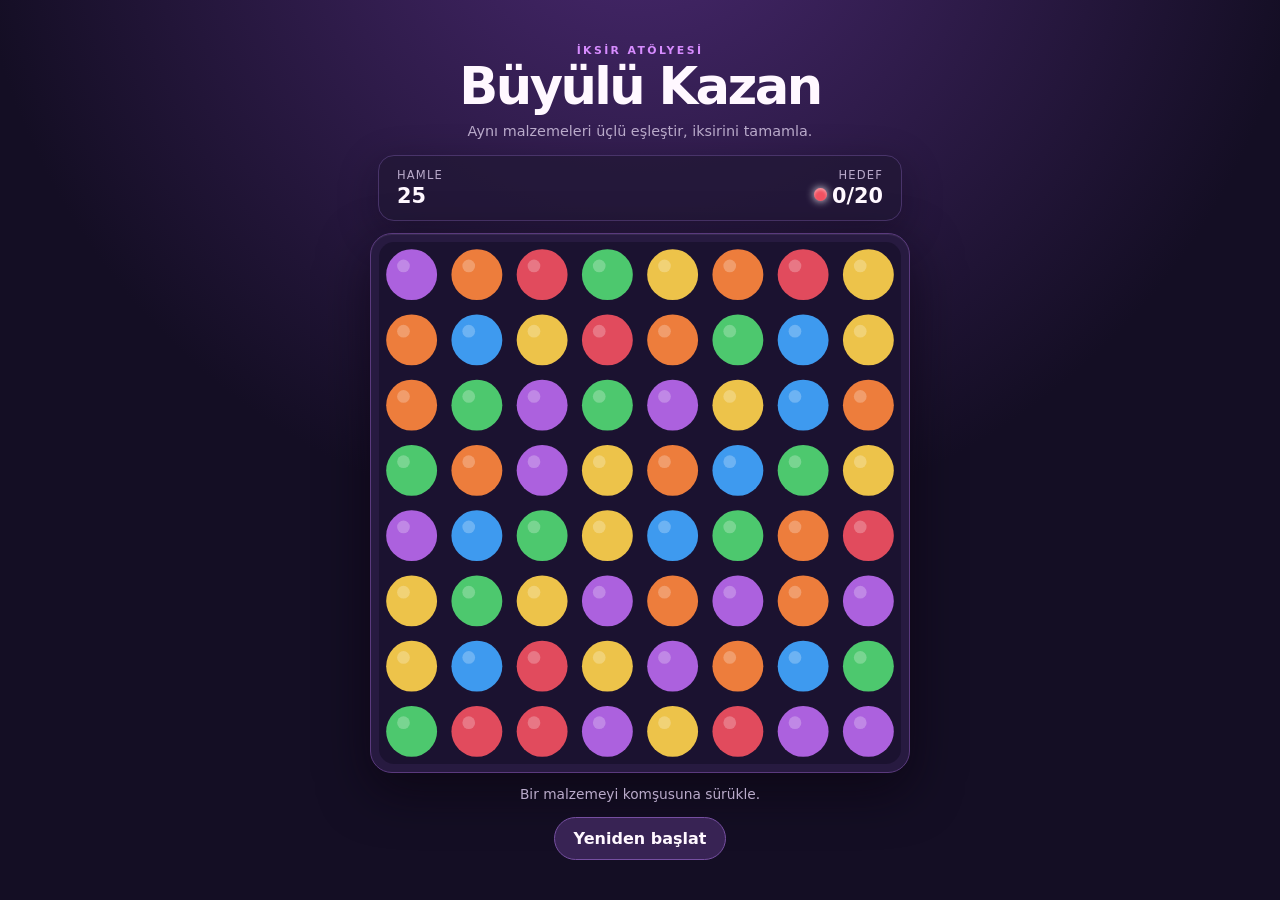
==== docs/index.html @ 8768eaae "Tarayici web prototipini ve WebGL araclarini ekle" ====
<!doctype html>
<html lang="tr">
<head>
  <meta charset="utf-8">
  <meta name="viewport" content="width=device-width, initial-scale=1, maximum-scale=1, user-scalable=no">
  <meta name="theme-color" content="#140e24">
  <title>Büyülü Kazan — Match 3</title>
  <link rel="stylesheet" href="style.css">
</head>
<body>
  <main class="game-shell">
    <header>
      <p class="eyebrow">İKSİR ATÖLYESİ</p>
      <h1> Büyülü Kazan </h1>
      <p class="subhead">Aynı malzemeleri üçlü eşleştir, iksirini tamamla.</p>
    </header>
    <section class="status" aria-live="polite">
      <div><span>Hamle</span><strong id="moves">25</strong></div>
      <div><span>Hedef</span><strong><i id="target-dot"></i><b id="score">0</b>/20</strong></div>
    </section>
    <div class="board-wrap"><canvas id="board" aria-label="Eşleştirme tahtası"></canvas></div>
    <p class="hint" id="hint">Bir malzemeyi komşusuna sürükle.</p>
    <button id="restart" class="restart" type="button">Yeniden başlat</button>
  </main>
  <div id="modal" class="modal" hidden>
    <div class="modal-card"><p class="eyebrow">İKSİR ATÖLYESİ</p><h2 id="modal-title"></h2><p id="modal-copy"></p><button id="modal-restart" class="restart" type="button">Tekrar oyna</button></div>
  </div>
  <script src="game.js"></script>
</body>
</html>
---- docs/style.css ----
:root { color-scheme: dark; --bg: #140e24; --panel: #211736; --ink: #fff8ff; --muted: #b9aaca; --accent: #d78cff; }
* { box-sizing: border-box; }
html, body { min-height: 100%; margin: 0; }
body { min-height: 100vh; display: grid; place-items: center; padding: 20px; background: radial-gradient(circle at 50% -15%, #4a2971, var(--bg) 55%); color: var(--ink); font-family: Inter, ui-sans-serif, system-ui, -apple-system, sans-serif; }
.game-shell { width: min(100%, 540px); text-align: center; }
header { margin: 4px 0 16px; }
.eyebrow { margin: 0 0 4px; color: var(--accent); font-size: .68rem; font-weight: 800; letter-spacing: .22em; }
h1 { margin: 0; font-size: clamp(2rem, 9vw, 3.2rem); line-height: 1; letter-spacing: -.05em; }
.subhead { margin: 10px 0 0; color: var(--muted); font-size: .9rem; }
.status { display: flex; justify-content: space-between; margin: 0 8px 12px; padding: 12px 18px; border: 1px solid #49346a; border-radius: 16px; background: #211736c9; box-shadow: 0 12px 40px #09050f55; }
.status div { display: grid; gap: 2px; text-align: left; }
.status div:last-child { text-align: right; }
.status span { color: var(--muted); font-size: .72rem; text-transform: uppercase; letter-spacing: .1em; }
.status strong { font-size: 1.3rem; }
#target-dot { display: inline-block; width: 13px; height: 13px; margin-right: 5px; border-radius: 50%; vertical-align: 2px; box-shadow: inset 0 2px 3px #ffffff66, 0 0 8px currentColor; }
.board-wrap { width: 100%; padding: 8px; border: 1px solid #5a3a7d; border-radius: 22px; background: #271a40; box-shadow: 0 18px 50px #08040e99, inset 0 1px #ffffff12; }
canvas { display: block; width: 100%; aspect-ratio: 1; border-radius: 15px; touch-action: none; }
.hint { min-height: 22px; margin: 13px 0 9px; color: var(--muted); font-size: .86rem; }
.restart { padding: 11px 19px; border: 1px solid #764fa1; border-radius: 999px; background: #382354; color: var(--ink); font: inherit; font-weight: 700; cursor: pointer; transition: transform .15s, background .15s; }
.restart:hover { background: #513276; transform: translateY(-1px); }
.modal { position: fixed; inset: 0; display: grid; place-items: center; padding: 20px; background: #08040ecc; backdrop-filter: blur(6px); }
.modal[hidden] { display: none; }
.modal-card { width: min(100%, 360px); padding: 30px 24px; border: 1px solid #765299; border-radius: 24px; background: #211736; text-align: center; box-shadow: 0 24px 80px #0009; }
.modal-card h2 { margin: 4px 0 8px; font-size: 2rem; }
.modal-card p:not(.eyebrow) { color: var(--muted); }
@media (max-height: 700px) { body { padding: 10px; } header { margin-bottom: 8px; } .subhead, .hint { display: none; } .board-wrap { max-width: min(75vh, 540px); margin: auto; } }
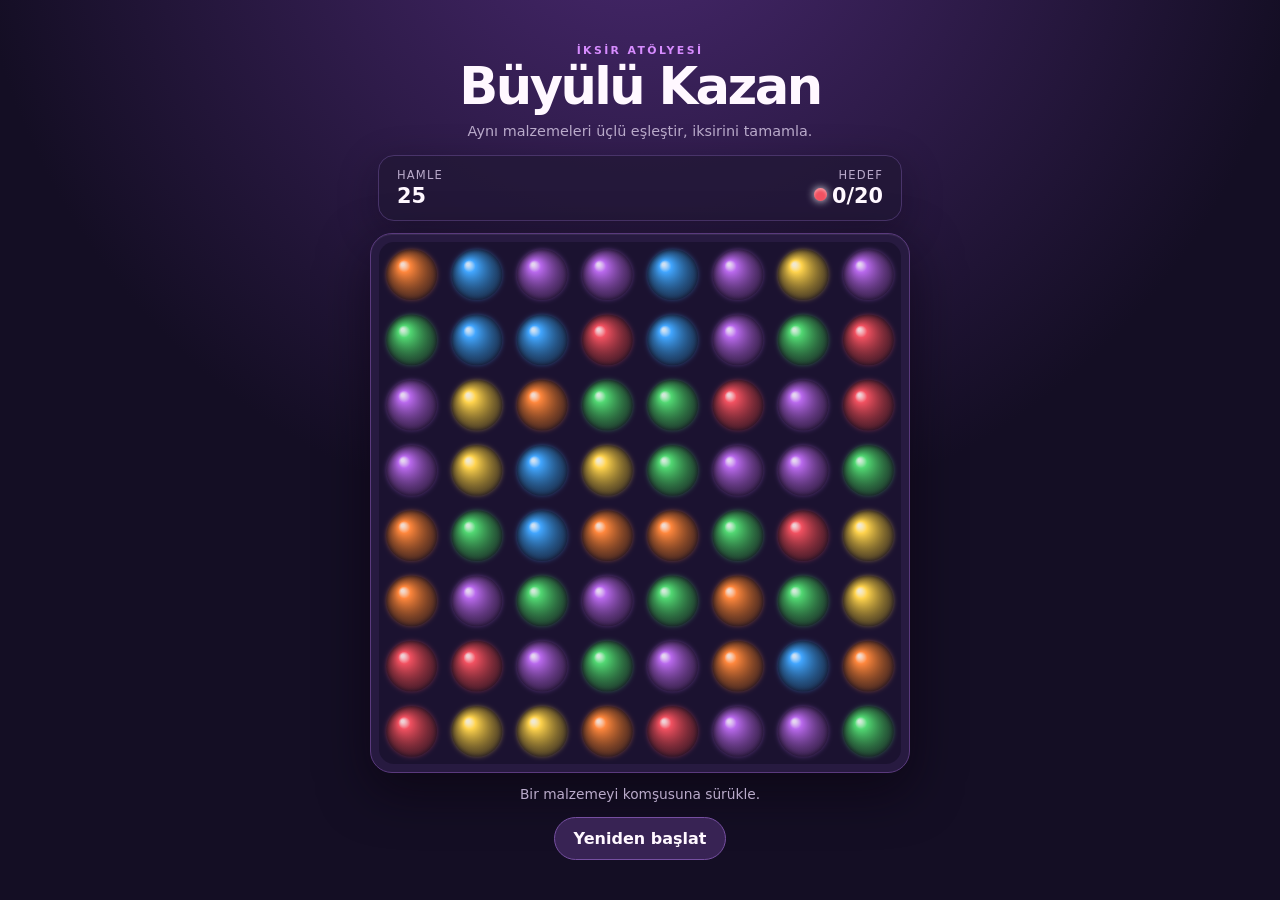
==== commit 0660299e: "Web efektleri için varlık sürümünü yenile" ====
--- a/docs/index.html
+++ b/docs/index.html
@@ -25,6 +25,6 @@
   <div id="modal" class="modal" hidden>
     <div class="modal-card"><p class="eyebrow">İKSİR ATÖLYESİ</p><h2 id="modal-title"></h2><p id="modal-copy"></p><button id="modal-restart" class="restart" type="button">Tekrar oyna</button></div>
   </div>
-  <script src="game.js"></script>
+  <script src="game.js?v=effects-1"></script>
 </body>
 </html>
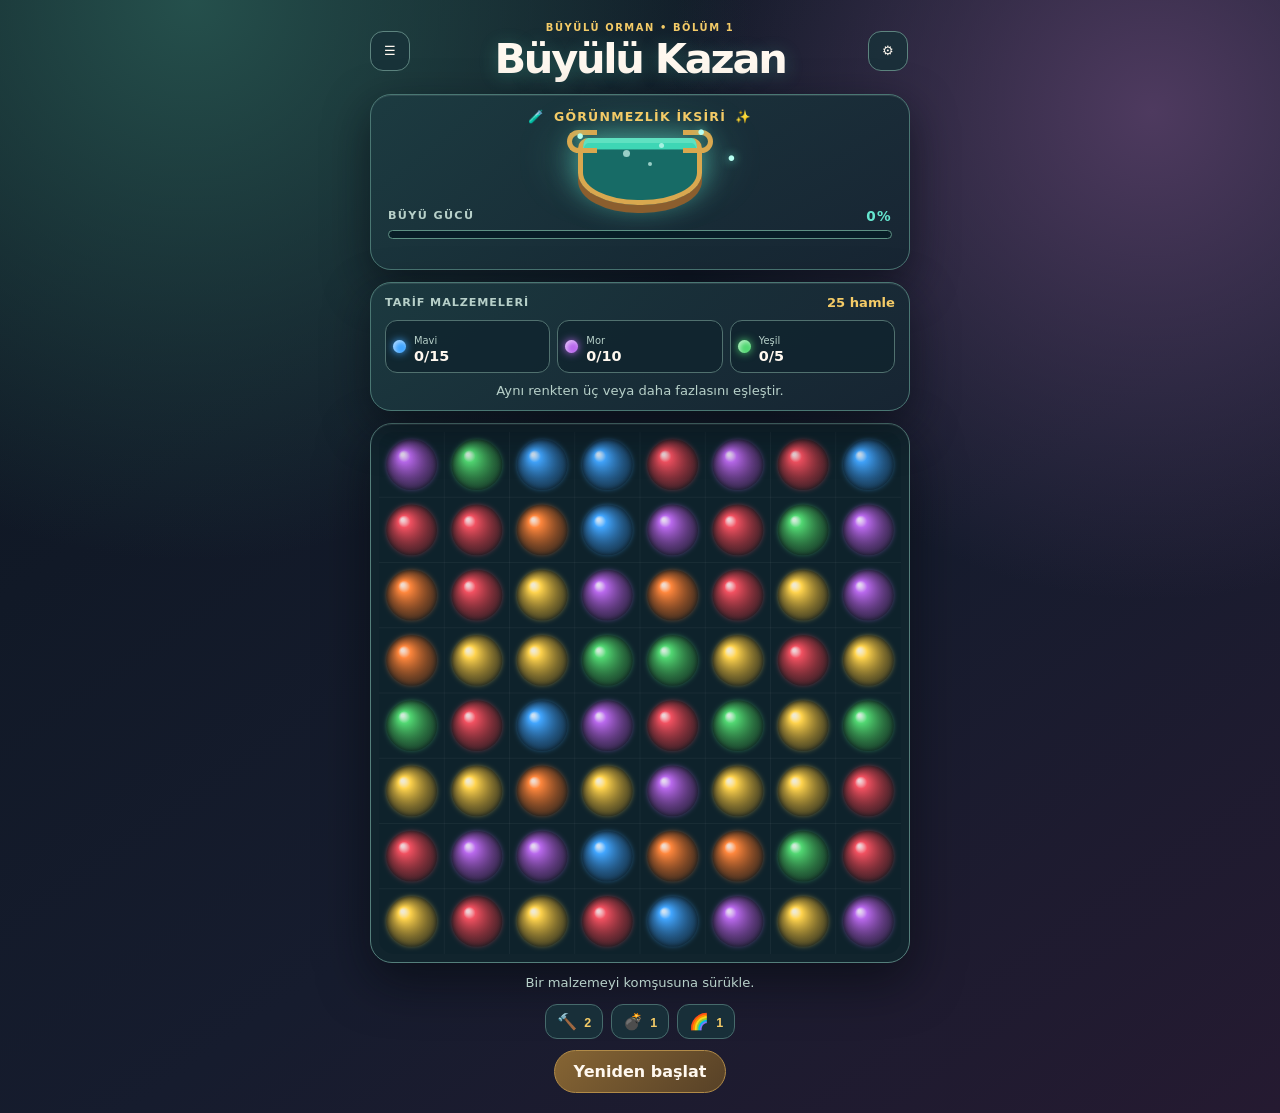
==== commit ed721eb7: "Büyülü kazan arayüzünü ve efektlerini geliştir" ====
--- a/docs/index.html
+++ b/docs/index.html
@@ -9,17 +9,33 @@
 </head>
 <body>
   <main class="game-shell">
-    <header>
-      <p class="eyebrow">İKSİR ATÖLYESİ</p>
-      <h1> Büyülü Kazan </h1>
-      <p class="subhead">Aynı malzemeleri üçlü eşleştir, iksirini tamamla.</p>
+    <header class="topbar">
+      <button class="icon-button" type="button" aria-label="Menü">☰</button>
+      <div>
+        <p class="eyebrow">BÜYÜLÜ ORMAN • BÖLÜM 1</p>
+        <h1>Büyülü Kazan</h1>
+      </div>
+      <button class="icon-button" type="button" aria-label="Ayarlar">⚙</button>
     </header>
-    <section class="status" aria-live="polite">
-      <div><span>Hamle</span><strong id="moves">25</strong></div>
-      <div><span>Hedef</span><strong><i id="target-dot"></i><b id="score">0</b>/20</strong></div>
+
+    <section class="cauldron-card" id="cauldron" aria-label="Büyü gücü">
+      <div class="cauldron-title"><span>🧪</span><strong>GÖRÜNMEZLİK İKSİRİ</strong><span>✨</span></div>
+      <div class="cauldron-art" aria-hidden="true">
+        <div class="cauldron-glow"></div><div class="cauldron-pot"><i></i><b></b><em></em></div>
+        <span class="bubble bubble-a">•</span><span class="bubble bubble-b">•</span><span class="bubble bubble-c">•</span>
+      </div>
+      <div class="power-label"><span>BÜYÜ GÜCÜ</span><strong id="power-value">0%</strong></div>
+      <div class="power-track"><div id="power-fill" class="power-fill"></div></div>
+    </section>
+
+    <section class="recipe-card" aria-live="polite">
+      <div class="recipe-heading"><span>Tarif malzemeleri</span><strong id="moves">25 hamle</strong></div>
+      <div id="goals" class="goals"></div>
+      <p class="subhead">Aynı renkten üç veya daha fazlasını eşleştir.</p>
     </section>
     <div class="board-wrap"><canvas id="board" aria-label="Eşleştirme tahtası"></canvas></div>
     <p class="hint" id="hint">Bir malzemeyi komşusuna sürükle.</p>
+    <div class="toolbelt" aria-label="Güçler"><button type="button" disabled>🔨 <b>2</b></button><button type="button" disabled>💣 <b>1</b></button><button type="button" disabled>🌈 <b>1</b></button></div>
     <button id="restart" class="restart" type="button">Yeniden başlat</button>
   </main>
   <div id="modal" class="modal" hidden>
--- a/docs/style.css
+++ b/docs/style.css
@@ -1,26 +1,36 @@
-:root { color-scheme: dark; --bg: #140e24; --panel: #211736; --ink: #fff8ff; --muted: #b9aaca; --accent: #d78cff; }
+:root { color-scheme: dark; --bg: #0c1620; --panel: #182b35; --panel-light: #24444a; --ink: #fff8ef; --muted: #b7d0c9; --accent: #f4cb67; --cyan: #65e6cf; }
 * { box-sizing: border-box; }
 html, body { min-height: 100%; margin: 0; }
-body { min-height: 100vh; display: grid; place-items: center; padding: 20px; background: radial-gradient(circle at 50% -15%, #4a2971, var(--bg) 55%); color: var(--ink); font-family: Inter, ui-sans-serif, system-ui, -apple-system, sans-serif; }
+body { min-height: 100vh; display: grid; place-items: center; padding: 20px; background: radial-gradient(circle at 15% 0%, #25504c 0, transparent 36%), radial-gradient(circle at 90% 10%, #4e3a5f 0, transparent 32%), linear-gradient(145deg, #0c1620, #161c2e 60%, #251a31); color: var(--ink); font-family: Inter, ui-sans-serif, system-ui, -apple-system, sans-serif; }
 .game-shell { width: min(100%, 540px); text-align: center; }
-header { margin: 4px 0 16px; }
-.eyebrow { margin: 0 0 4px; color: var(--accent); font-size: .68rem; font-weight: 800; letter-spacing: .22em; }
-h1 { margin: 0; font-size: clamp(2rem, 9vw, 3.2rem); line-height: 1; letter-spacing: -.05em; }
-.subhead { margin: 10px 0 0; color: var(--muted); font-size: .9rem; }
-.status { display: flex; justify-content: space-between; margin: 0 8px 12px; padding: 12px 18px; border: 1px solid #49346a; border-radius: 16px; background: #211736c9; box-shadow: 0 12px 40px #09050f55; }
-.status div { display: grid; gap: 2px; text-align: left; }
-.status div:last-child { text-align: right; }
-.status span { color: var(--muted); font-size: .72rem; text-transform: uppercase; letter-spacing: .1em; }
-.status strong { font-size: 1.3rem; }
-#target-dot { display: inline-block; width: 13px; height: 13px; margin-right: 5px; border-radius: 50%; vertical-align: 2px; box-shadow: inset 0 2px 3px #ffffff66, 0 0 8px currentColor; }
-.board-wrap { width: 100%; padding: 8px; border: 1px solid #5a3a7d; border-radius: 22px; background: #271a40; box-shadow: 0 18px 50px #08040e99, inset 0 1px #ffffff12; }
+.topbar { display: grid; grid-template-columns: 42px 1fr 42px; align-items: center; gap: 8px; margin: 2px 0 14px; }
+.topbar h1 { margin: 0; font-size: clamp(1.7rem, 8vw, 2.6rem); line-height: 1; letter-spacing: -.055em; text-shadow: 0 3px 18px #57e3c244; }
+.icon-button { width: 40px; height: 40px; border: 1px solid #5d847f; border-radius: 13px; background: #173139cc; color: var(--ink); font: 1.15rem/1 inherit; cursor: pointer; }
+.eyebrow { margin: 0 0 5px; color: var(--accent); font-size: .62rem; font-weight: 850; letter-spacing: .16em; }
+.subhead { margin: 10px 0 0; color: var(--muted); font-size: .82rem; }
+.cauldron-card, .recipe-card { position: relative; margin: 0 0 12px; padding: 14px 17px; overflow: hidden; border: 1px solid #4a7773; border-radius: 21px; background: linear-gradient(145deg, #1c3b41e8, #162532ee); box-shadow: 0 16px 44px #060b1299, inset 0 1px #ffffff18; }
+.cauldron-card { min-height: 176px; }
+.cauldron-card.charging { animation: cauldron-shake .44s ease-in-out 2; }
+.cauldron-title { position: relative; z-index: 2; display: flex; justify-content: center; gap: 9px; color: var(--accent); font-size: .78rem; letter-spacing: .1em; }
+.cauldron-art { position: relative; height: 86px; margin: -3px auto 1px; }
+.cauldron-glow { position: absolute; left: 50%; top: 37px; width: 170px; height: 72px; transform: translate(-50%, -50%); border-radius: 50%; background: #63e8cc2b; filter: blur(20px); animation: glow-pulse 2.4s ease-in-out infinite; }
+.cauldron-pot { position: absolute; left: 50%; top: 17px; width: 124px; height: 67px; transform: translateX(-50%); border: 5px solid #d9a84f; border-top: 0; border-radius: 10px 10px 48% 48%; background: linear-gradient(#3ed6b5 0 18%, #176b66 19% 100%); box-shadow: 0 8px 0 #8b5e2e, inset 0 5px #b8ffe044, 0 0 28px #63e8cc99; }
+.cauldron-pot:before, .cauldron-pot:after { position: absolute; top: -8px; width: 25px; height: 13px; border: 5px solid #d9a84f; content: ''; }
+.cauldron-pot:before { left: -16px; border-right: 0; border-radius: 12px 0 0 12px; }.cauldron-pot:after { right: -16px; border-left: 0; border-radius: 0 12px 12px 0; }
+.cauldron-pot i, .cauldron-pot b, .cauldron-pot em { position: absolute; display: block; border-radius: 50%; background: #d9fff7aa; animation: bubble 1.8s ease-in infinite; }
+.cauldron-pot i { left: 35%; top: 12px; width: 7px; height: 7px; }.cauldron-pot b { left: 57%; top: 24px; width: 4px; height: 4px; animation-delay: .55s; }.cauldron-pot em { left: 67%; top: 5px; width: 5px; height: 5px; animation-delay: 1s; }
+.bubble { position: absolute; color: #b7fff1; font-size: 1.2rem; text-shadow: 0 0 10px #63e8cc; animation: bubble 2s ease-in-out infinite; }.bubble-a { left: 37%; top: 4px; }.bubble-b { left: 61%; top: 0; animation-delay: .7s; }.bubble-c { left: 67%; top: 26px; animation-delay: 1.25s; }
+.power-label, .recipe-heading { display: flex; justify-content: space-between; align-items: center; color: var(--muted); font-size: .7rem; font-weight: 800; letter-spacing: .12em; text-transform: uppercase; }.power-label strong { color: var(--cyan); font-size: .85rem; }.power-track { height: 9px; margin-top: 6px; overflow: hidden; border: 1px solid #5e9184; border-radius: 99px; background: #081d27; }.power-fill { width: 0; height: 100%; border-radius: inherit; background: linear-gradient(90deg, #3ccfaf, #f4cb67); box-shadow: 0 0 13px #63e8cc; transition: width .4s ease; }
+.recipe-card { padding: 12px 14px; }.recipe-heading { letter-spacing: .08em; }.recipe-heading strong { color: var(--accent); font-size: .82rem; letter-spacing: 0; text-transform: none; }.goals { display: grid; grid-template-columns: repeat(3, 1fr); gap: 7px; margin-top: 10px; }.goal { display: grid; grid-template-columns: 16px 1fr; align-items: center; gap: 5px; padding: 8px 7px; border: 1px solid #51716f; border-radius: 12px; background: #10232dcc; text-align: left; }.goal-dot { width: 13px; height: 13px; border-radius: 50%; box-shadow: inset 2px 2px 4px #fff8, 0 0 8px currentColor; }.goal span { color: var(--muted); font-size: .62rem; }.goal strong { display: block; font-size: .9rem; }.goal.done { border-color: #c7bb69; background: #3b4228; }.goal.done strong { color: var(--accent); }
+.board-wrap { width: 100%; padding: 8px; border: 1px solid #557f7b; border-radius: 22px; background: #11242d; box-shadow: 0 18px 50px #05090e99, inset 0 1px #ffffff18; }
 canvas { display: block; width: 100%; aspect-ratio: 1; border-radius: 15px; touch-action: none; }
-.hint { min-height: 22px; margin: 13px 0 9px; color: var(--muted); font-size: .86rem; }
-.restart { padding: 11px 19px; border: 1px solid #764fa1; border-radius: 999px; background: #382354; color: var(--ink); font: inherit; font-weight: 700; cursor: pointer; transition: transform .15s, background .15s; }
-.restart:hover { background: #513276; transform: translateY(-1px); }
+.hint { min-height: 22px; margin: 12px 0 7px; color: var(--muted); font-size: .82rem; }.toolbelt { display: flex; justify-content: center; gap: 8px; margin: 0 0 11px; }.toolbelt button { min-width: 58px; padding: 7px 10px; border: 1px solid #476b6c; border-radius: 12px; background: #182f39; color: var(--ink); font-size: 1rem; }.toolbelt b { margin-left: 3px; color: var(--accent); font-size: .78rem; }.restart { padding: 11px 19px; border: 1px solid #b18b48; border-radius: 999px; background: linear-gradient(135deg, #866534, #574127); color: var(--ink); font: inherit; font-weight: 800; cursor: pointer; transition: transform .15s, filter .15s; }.restart:hover { filter: brightness(1.18); transform: translateY(-1px); }
 .modal { position: fixed; inset: 0; display: grid; place-items: center; padding: 20px; background: #08040ecc; backdrop-filter: blur(6px); }
 .modal[hidden] { display: none; }
 .modal-card { width: min(100%, 360px); padding: 30px 24px; border: 1px solid #765299; border-radius: 24px; background: #211736; text-align: center; box-shadow: 0 24px 80px #0009; }
 .modal-card h2 { margin: 4px 0 8px; font-size: 2rem; }
 .modal-card p:not(.eyebrow) { color: var(--muted); }
-@media (max-height: 700px) { body { padding: 10px; } header { margin-bottom: 8px; } .subhead, .hint { display: none; } .board-wrap { max-width: min(75vh, 540px); margin: auto; } }
+@keyframes glow-pulse { 50% { opacity: .65; transform: translate(-50%, -50%) scale(1.12); } }
+@keyframes bubble { 0% { opacity: 0; transform: translateY(9px) scale(.6); } 35% { opacity: 1; } 100% { opacity: 0; transform: translateY(-28px) scale(1.1); } }
+@keyframes cauldron-shake { 25% { transform: translateX(-3px) rotate(-1deg); } 75% { transform: translateX(3px) rotate(1deg); } }
+@media (max-height: 780px) { body { padding: 10px; } .cauldron-card { min-height: 145px; padding: 10px 14px; }.cauldron-art { height: 65px; }.cauldron-pot { top: 3px; transform: translateX(-50%) scale(.82); }.cauldron-glow { top: 28px; }.subhead, .hint { display: none; } .board-wrap { max-width: min(65vh, 540px); margin: auto; } }
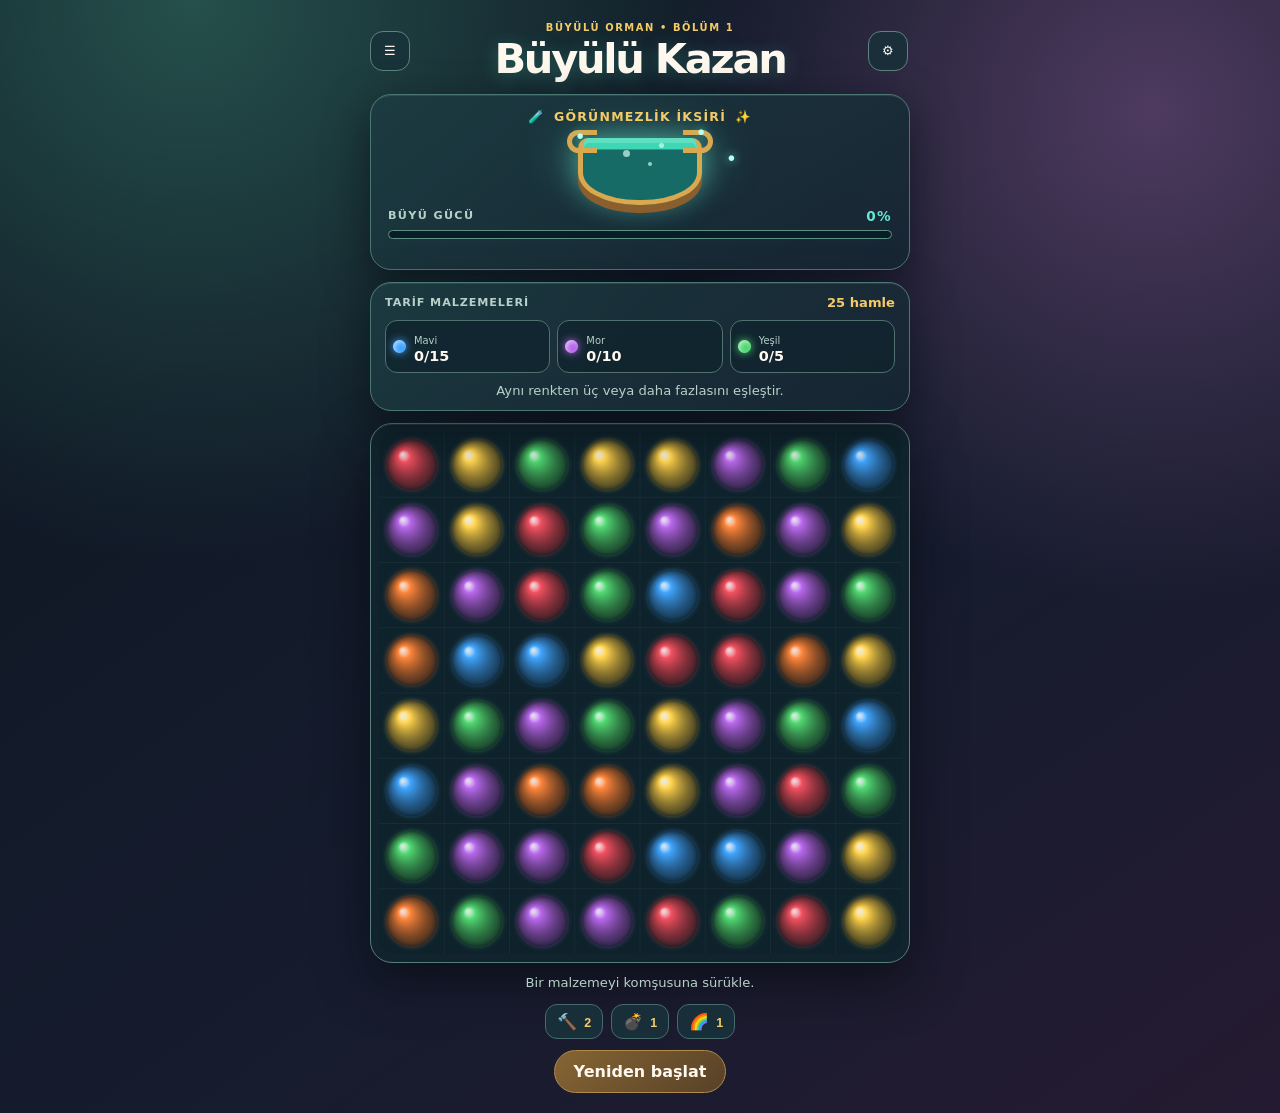
==== commit 3e261f47: "Web JavaScript önbellek sürümünü yenile" ====
--- a/docs/index.html
+++ b/docs/index.html
@@ -41,6 +41,6 @@
   <div id="modal" class="modal" hidden>
     <div class="modal-card"><p class="eyebrow">İKSİR ATÖLYESİ</p><h2 id="modal-title"></h2><p id="modal-copy"></p><button id="modal-restart" class="restart" type="button">Tekrar oyna</button></div>
   </div>
-  <script src="game.js?v=effects-1"></script>
+  <script src="game.js?v=ed721eb"></script>
 </body>
 </html>
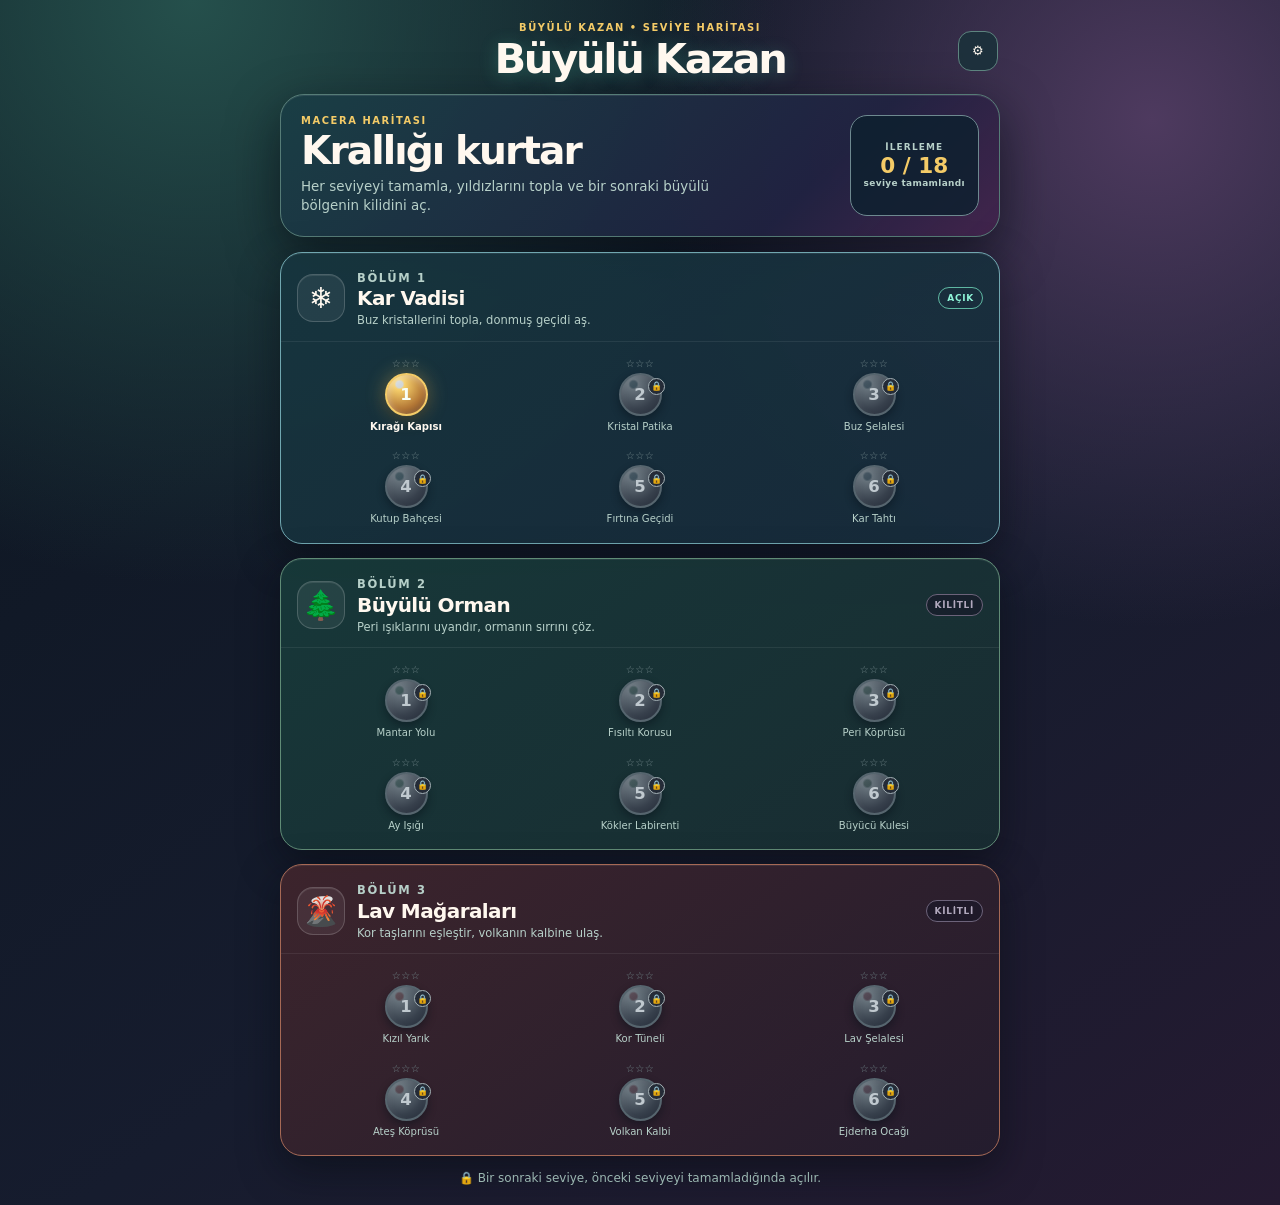
==== commit 39a2888a: "Seviye haritası ve bölüm kilitlerini ekle" ====
--- a/docs/index.html
+++ b/docs/index.html
@@ -10,37 +10,56 @@
 <body>
   <main class="game-shell">
     <header class="topbar">
-      <button class="icon-button" type="button" aria-label="Menü">☰</button>
+      <button id="map-home" class="icon-button" type="button" aria-label="Seviye haritasına dön" hidden>←</button>
       <div>
-        <p class="eyebrow">BÜYÜLÜ ORMAN • BÖLÜM 1</p>
-        <h1>Büyülü Kazan</h1>
+        <p id="screen-eyebrow" class="eyebrow">BÜYÜLÜ KAZAN • SEVİYE HARİTASI</p>
+        <h1 id="screen-title">Büyülü Kazan</h1>
       </div>
       <button class="icon-button" type="button" aria-label="Ayarlar">⚙</button>
     </header>
 
-    <section class="cauldron-card" id="cauldron" aria-label="Büyü gücü">
-      <div class="cauldron-title"><span>🧪</span><strong>GÖRÜNMEZLİK İKSİRİ</strong><span>✨</span></div>
-      <div class="cauldron-art" aria-hidden="true">
-        <div class="cauldron-glow"></div><div class="cauldron-pot"><i></i><b></b><em></em></div>
-        <span class="bubble bubble-a">•</span><span class="bubble bubble-b">•</span><span class="bubble bubble-c">•</span>
+    <section id="level-map" class="level-map" aria-label="Bölüm ve seviye haritası">
+      <div class="map-hero">
+        <div>
+          <p class="eyebrow">MACERA HARİTASI</p>
+          <h2>Krallığı kurtar</h2>
+          <p>Her seviyeyi tamamla, yıldızlarını topla ve bir sonraki büyülü bölgenin kilidini aç.</p>
+        </div>
+        <div class="map-progress" aria-live="polite">
+          <span>İLERLEME</span>
+          <strong id="map-progress">0 / 18</strong>
+          <small>seviye tamamlandı</small>
+        </div>
       </div>
-      <div class="power-label"><span>BÜYÜ GÜCÜ</span><strong id="power-value">0%</strong></div>
-      <div class="power-track"><div id="power-fill" class="power-fill"></div></div>
+      <div id="world-list" class="world-list"></div>
+      <p class="map-tip">🔒 Bir sonraki seviye, önceki seviyeyi tamamladığında açılır.</p>
     </section>
 
-    <section class="recipe-card" aria-live="polite">
-      <div class="recipe-heading"><span>Tarif malzemeleri</span><strong id="moves">25 hamle</strong></div>
-      <div id="goals" class="goals"></div>
-      <p class="subhead">Aynı renkten üç veya daha fazlasını eşleştir.</p>
+    <section id="game-screen" hidden>
+      <section class="cauldron-card" id="cauldron" aria-label="Büyü gücü">
+        <div class="cauldron-title"><span>🧪</span><strong>GÖRÜNMEZLİK İKSİRİ</strong><span>✨</span></div>
+        <div class="cauldron-art" aria-hidden="true">
+          <div class="cauldron-glow"></div><div class="cauldron-pot"><i></i><b></b><em></em></div>
+          <span class="bubble bubble-a">•</span><span class="bubble bubble-b">•</span><span class="bubble bubble-c">•</span>
+        </div>
+        <div class="power-label"><span>BÜYÜ GÜCÜ</span><strong id="power-value">0%</strong></div>
+        <div class="power-track"><div id="power-fill" class="power-fill"></div></div>
+      </section>
+
+      <section class="recipe-card" aria-live="polite">
+        <div class="recipe-heading"><span>Tarif malzemeleri</span><strong id="moves">25 hamle</strong></div>
+        <div id="goals" class="goals"></div>
+        <p class="subhead">Aynı renkten üç veya daha fazlasını eşleştir.</p>
+      </section>
+      <div class="board-wrap"><canvas id="board" aria-label="Eşleştirme tahtası"></canvas></div>
+      <p class="hint" id="hint">Bir malzemeyi komşusuna sürükle.</p>
+      <div class="toolbelt" aria-label="Güçler"><button type="button" disabled>🔨 <b>2</b></button><button type="button" disabled>💣 <b>1</b></button><button type="button" disabled>🌈 <b>1</b></button></div>
+      <button id="restart" class="restart" type="button">Yeniden başlat</button>
     </section>
-    <div class="board-wrap"><canvas id="board" aria-label="Eşleştirme tahtası"></canvas></div>
-    <p class="hint" id="hint">Bir malzemeyi komşusuna sürükle.</p>
-    <div class="toolbelt" aria-label="Güçler"><button type="button" disabled>🔨 <b>2</b></button><button type="button" disabled>💣 <b>1</b></button><button type="button" disabled>🌈 <b>1</b></button></div>
-    <button id="restart" class="restart" type="button">Yeniden başlat</button>
   </main>
   <div id="modal" class="modal" hidden>
-    <div class="modal-card"><p class="eyebrow">İKSİR ATÖLYESİ</p><h2 id="modal-title"></h2><p id="modal-copy"></p><button id="modal-restart" class="restart" type="button">Tekrar oyna</button></div>
+    <div class="modal-card"><p class="eyebrow">İKSİR ATÖLYESİ</p><h2 id="modal-title"></h2><p id="modal-copy"></p><div class="modal-actions"><button id="modal-map" class="secondary-button" type="button">Haritaya dön</button><button id="modal-restart" class="restart" type="button">Tekrar oyna</button></div></div>
   </div>
-  <script src="game.js?v=ed721eb"></script>
+  <script src="game.js?v=levels-1"></script>
 </body>
 </html>
--- a/docs/style.css
+++ b/docs/style.css
@@ -34,3 +34,58 @@
 @keyframes bubble { 0% { opacity: 0; transform: translateY(9px) scale(.6); } 35% { opacity: 1; } 100% { opacity: 0; transform: translateY(-28px) scale(1.1); } }
 @keyframes cauldron-shake { 25% { transform: translateX(-3px) rotate(-1deg); } 75% { transform: translateX(3px) rotate(1deg); } }
 @media (max-height: 780px) { body { padding: 10px; } .cauldron-card { min-height: 145px; padding: 10px 14px; }.cauldron-art { height: 65px; }.cauldron-pot { top: 3px; transform: translateX(-50%) scale(.82); }.cauldron-glow { top: 28px; }.subhead, .hint { display: none; } .board-wrap { max-width: min(65vh, 540px); margin: auto; } }
+
+/* Seviye haritası */
+[hidden] { display: none !important; }
+#map-home[hidden] { display: block !important; visibility: hidden; }
+.game-shell { width: min(100%, 720px); }
+#game-screen { width: min(100%, 540px); margin: 0 auto; }
+.level-map { width: 100%; margin: 0 auto; text-align: left; }
+.map-hero { display: flex; align-items: stretch; justify-content: space-between; gap: 14px; margin: 0 0 15px; padding: 20px; border: 1px solid #567c77; border-radius: 24px; background: linear-gradient(135deg, #193e45ee, #202241ee 72%, #42244c); box-shadow: 0 18px 50px #050a1099, inset 0 1px #ffffff18; }
+.map-hero h2 { margin: 2px 0 7px; font-size: clamp(1.7rem, 6vw, 2.45rem); line-height: 1; letter-spacing: -.05em; }
+.map-hero p:not(.eyebrow) { max-width: 410px; margin: 0; color: var(--muted); font-size: .84rem; line-height: 1.45; }
+.map-progress { display: grid; align-content: center; min-width: 124px; padding: 11px 13px; border: 1px solid #6e8990; border-radius: 17px; background: #0c202dcc; text-align: center; }
+.map-progress span, .map-progress small { color: var(--muted); font-size: .56rem; font-weight: 850; letter-spacing: .13em; text-transform: uppercase; }
+.map-progress strong { margin: 3px 0 1px; color: var(--accent); font-size: 1.35rem; line-height: 1; }
+.map-progress small { letter-spacing: .04em; text-transform: none; }
+.world-list { display: grid; gap: 14px; }
+.world-card { overflow: hidden; border: 1px solid #4e7473; border-radius: 22px; background: #122732e8; box-shadow: 0 14px 38px #050a1080, inset 0 1px #ffffff13; }
+.world-card--snow { border-color: #70a7b0; background: linear-gradient(145deg, #16353ee8, #172b3be8); }
+.world-card--forest { border-color: #608c76; background: linear-gradient(145deg, #173b3ae8, #192d32e8); }
+.world-card--lava { border-color: #a66955; background: linear-gradient(145deg, #40252ce8, #241d2ee8); }
+.world-header { display: flex; align-items: center; gap: 12px; padding: 15px 16px 12px; border-bottom: 1px solid #ffffff12; }
+.world-icon { display: grid; flex: 0 0 48px; place-items: center; width: 48px; height: 48px; border: 1px solid #ffffff2d; border-radius: 16px; background: #ffffff10; font-size: 1.8rem; box-shadow: inset 0 1px #ffffff18; }
+.world-copy { min-width: 0; flex: 1; }
+.world-kicker { margin: 0 0 2px; color: var(--accent); font-size: .58rem; font-weight: 850; letter-spacing: .14em; text-transform: uppercase; }
+.world-copy h2 { margin: 0; font-size: 1.25rem; letter-spacing: -.03em; }
+.world-copy p { margin: 3px 0 0; color: var(--muted); font-size: .72rem; line-height: 1.35; }
+.world-state { flex: 0 0 auto; padding: 5px 8px; border: 1px solid #5eb7a2; border-radius: 999px; color: #8ff5d8; font-size: .56rem; font-weight: 850; letter-spacing: .08em; text-transform: uppercase; }
+.world-state.locked { border-color: #6c637a; color: #b1a8bd; background: #17162799; }
+.level-grid { display: grid; grid-template-columns: repeat(3, minmax(0, 1fr)); gap: 12px 8px; padding: 13px 12px 15px; }
+.level-node { position: relative; display: grid; justify-items: center; min-width: 0; padding: 0 1px 3px; border: 0; background: transparent; color: var(--ink); font: inherit; cursor: pointer; }
+.level-node:focus-visible { outline: 2px solid var(--cyan); outline-offset: 3px; border-radius: 15px; }
+.level-stars { display: block; height: 18px; color: var(--accent); font-size: .63rem; letter-spacing: .05em; line-height: 18px; text-shadow: 0 0 8px #f4cb6777; white-space: nowrap; }
+.level-stars.empty { color: #708589; text-shadow: none; }
+.level-orb { display: grid; place-items: center; width: 43px; height: 43px; border: 2px solid #77cbb3; border-radius: 50%; background: radial-gradient(circle at 32% 24%, #ffffffbb 0 8%, #55d4b1 12%, #207c76 62%, #123c4c 100%); box-shadow: inset 2px 3px 6px #ffffff44, 0 5px 12px #06101899; color: #f8fff8; font-size: 1.03rem; font-weight: 900; transition: transform .17s, filter .17s, box-shadow .17s; }
+.level-node.available .level-orb { border-color: #f4cb67; background: radial-gradient(circle at 32% 24%, #ffffffcc 0 8%, #f6cf6a 13%, #b27635 62%, #5d3c2b 100%); box-shadow: inset 2px 3px 6px #ffffff55, 0 0 19px #f4cb6766, 0 5px 12px #06101899; }
+.level-node.completed .level-orb { border-color: #83e5cb; background: radial-gradient(circle at 32% 24%, #ffffffcc 0 8%, #61e2be 13%, #278b83 62%, #143d4b 100%); }
+.level-node:not(:disabled):hover .level-orb { transform: translateY(-3px) scale(1.06); filter: brightness(1.14); }
+.level-node.locked { cursor: not-allowed; }
+.level-node.locked .level-orb { border-color: #56656e; background: radial-gradient(circle at 32% 24%, #ffffff2c 0 8%, #65717a 13%, #37404c 63%, #222936 100%); color: #c0c9cf; box-shadow: inset 2px 3px 6px #ffffff14, 0 4px 9px #06101877; }
+.level-lock { position: absolute; top: 23px; right: calc(50% - 25px); display: grid; place-items: center; width: 17px; height: 17px; border: 1px solid #a5b2b6; border-radius: 50%; background: #242b37; font-size: .56rem; }
+.level-name { overflow: hidden; width: 100%; margin-top: 5px; color: var(--muted); font-size: .63rem; line-height: 1.15; text-align: center; text-overflow: ellipsis; white-space: nowrap; }
+.level-node.available .level-name { color: var(--ink); font-weight: 750; }
+.map-tip { margin: 15px 0 0; color: #9bb7b1; font-size: .75rem; text-align: center; }
+.modal-actions { display: flex; justify-content: center; flex-wrap: wrap; gap: 8px; margin-top: 17px; }
+.modal-actions .restart { margin: 0; }
+.secondary-button { padding: 10px 16px; border: 1px solid #60817f; border-radius: 999px; background: #17333b; color: var(--ink); font: inherit; font-weight: 750; cursor: pointer; }
+.secondary-button:hover { filter: brightness(1.14); }
+@media (max-width: 600px) {
+  body { padding: 12px; }
+  .map-hero { flex-direction: column; padding: 17px; }
+  .map-progress { grid-template-columns: auto 1fr auto; gap: 6px; align-items: baseline; min-width: 0; text-align: left; }
+  .map-progress strong { margin: 0; }
+  .level-grid { gap: 12px 5px; }
+  .level-orb { width: 46px; height: 46px; }
+  .level-lock { top: 23px; right: calc(50% - 27px); }
+}
